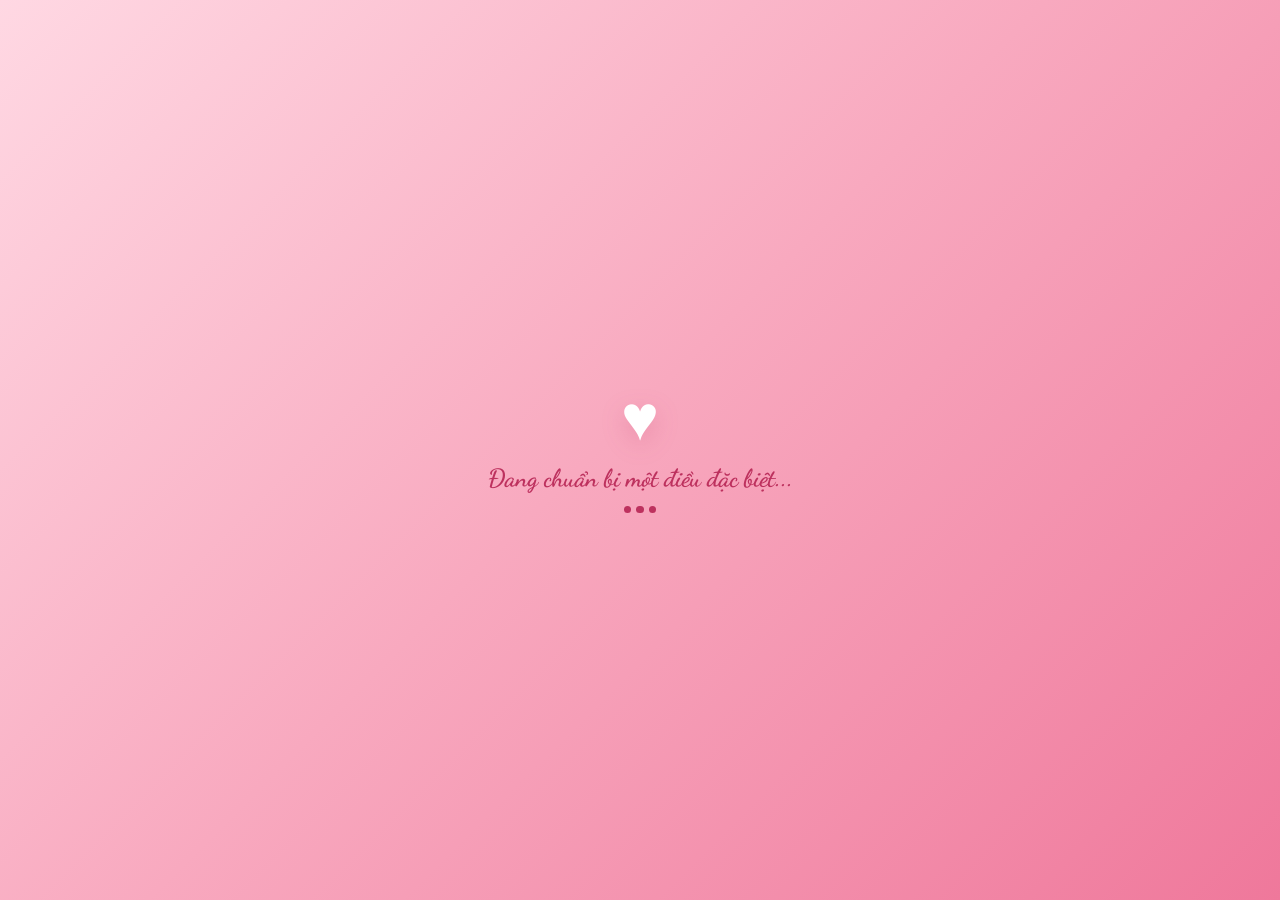
==== index.html @ 469d245f "u" ====
<!DOCTYPE html>
<html lang="vi">
<head>
  <meta charset="UTF-8">
  <meta name="viewport" content="width=device-width, initial-scale=1.0">
  <title>Một lời muốn nói</title>
  <link rel="stylesheet" href="style.css">
</head>
<body class="is-loading">
  <section class="loading-screen" id="loadingScreen" aria-label="Đang tải trang">
    <div class="loading-heart" aria-hidden="true">♥</div>
    <p>Đang chuẩn bị một điều đặc biệt...</p>
    <div class="loading-dots" aria-hidden="true"><span></span><span></span><span></span></div>
  </section>

  <main class="love-card" aria-live="polite">
    <div class="sparkle sparkle-one">✦</div>
    <div class="sparkle sparkle-two">✦</div>
    <p class="eyebrow">Gửi em, người đặc biệt nhất</p>
    <div class="heart-icon" aria-hidden="true">♥</div>
    <h1>Anh thực sự rất trân trọng mối quan hệ này.<br>Cho anh cơ hội được yêu em nhé</h1>

    <div class="actions" id="actions">
      <button class="button button-yes" id="yesButton" type="button">Dạaaa.</button>
      <button class="button button-no" id="noButton" type="button">Khồnggg.</button>
    </div>

    <p class="answer" id="answer" role="status"></p>
  </main>

  <div class="hearts" id="hearts" aria-hidden="true"></div>
  <script src="script.js"></script>
</body>
</html>
---- style.css ----
@import url('https://fonts.googleapis.com/css2?family=Dancing+Script:wght@600;700&family=Nunito:wght@400;500;700;800&display=swap');

:root {
  --pink: #ef5d83;
  --deep-pink: #bd315e;
  --soft-pink: #fff0f4;
  --ink: #542b3b;
  --white: #fffafc;
}

* {
  box-sizing: border-box;
}

body {
  min-height: 100vh;
  margin: 0;
  display: grid;
  place-items: center;
  overflow: hidden;
  color: var(--ink);
  font-family: 'Nunito', sans-serif;
  background:
    radial-gradient(circle at 18% 20%, rgba(255, 255, 255, 0.9) 0 5%, transparent 22%),
    radial-gradient(circle at 83% 80%, rgba(255, 205, 218, 0.85) 0 4%, transparent 25%),
    linear-gradient(135deg, #ffd8e3 0%, #f8a9bf 48%, #ef789b 100%);
}

body::before,
body::after {
  position: fixed;
  z-index: -1;
  content: '';
  border: 1px solid rgba(255, 255, 255, 0.55);
  border-radius: 50%;
}

body::before {
  width: 38vw;
  height: 38vw;
  top: -16vw;
  right: -9vw;
}

body::after {
  width: 27vw;
  height: 27vw;
  bottom: -13vw;
  left: -8vw;
}

.loading-screen {
  position: fixed;
  inset: 0;
  z-index: 10;
  display: grid;
  place-content: center;
  justify-items: center;
  gap: 0.8rem;
  color: var(--deep-pink);
  background: linear-gradient(135deg, #ffd8e3 0%, #f8a9bf 48%, #ef789b 100%);
  transition: opacity 0.7s ease, visibility 0.7s ease;
}

.is-ready .loading-screen {
  opacity: 0;
  visibility: hidden;
  pointer-events: none;
}

.loading-heart {
  color: white;
  font-size: 4rem;
  line-height: 1;
  filter: drop-shadow(0 8px 12px rgba(189, 49, 94, 0.2));
  animation: loading-pulse 1s ease-in-out infinite;
}

.loading-screen p {
  margin: 0;
  font-family: 'Dancing Script', cursive;
  font-size: 1.55rem;
  font-weight: 700;
}

.loading-dots {
  display: flex;
  gap: 0.35rem;
}

.loading-dots span {
  width: 0.45rem;
  height: 0.45rem;
  background: var(--deep-pink);
  border-radius: 50%;
  animation: loading-dot 1.1s ease-in-out infinite;
}

.loading-dots span:nth-child(2) {
  animation-delay: 0.15s;
}

.loading-dots span:nth-child(3) {
  animation-delay: 0.3s;
}

.love-card {
  position: relative;
  width: min(90vw, 650px);
  padding: clamp(2.5rem, 7vw, 5.5rem) clamp(1.5rem, 7vw, 5rem);
  overflow: hidden;
  text-align: center;
  background: rgba(255, 250, 252, 0.88);
  border: 1px solid rgba(255, 255, 255, 0.8);
  border-radius: 24px;
  box-shadow: 0 24px 70px rgba(142, 44, 75, 0.2);
  opacity: 0;
  visibility: hidden;
  transform: translateY(18px) scale(0.97);
}

.is-ready .love-card {
  visibility: visible;
  animation: card-in 0.8s ease-out both;
}

.eyebrow {
  margin: 0 0 1.2rem;
  color: var(--pink);
  font-size: 0.75rem;
  font-weight: 700;
  letter-spacing: 0.12em;
  text-transform: uppercase;
}

.heart-icon {
  display: grid;
  width: 4.4rem;
  height: 4.4rem;
  margin: 0 auto 1.5rem;
  place-items: center;
  color: white;
  font-size: 2rem;
  background: var(--pink);
  border-radius: 50% 50% 50% 12%;
  box-shadow: 0 10px 22px rgba(239, 93, 131, 0.35);
  transform: rotate(-45deg);
  animation: heartbeat 1.8s ease-in-out infinite;
}

.heart-icon::first-letter {
  transform: rotate(45deg);
}

h1 {
  max-width: 500px;
  margin: 0 auto;
  color: var(--ink);
  font-family: 'Dancing Script', cursive;
  font-size: clamp(1.55rem, 4vw, 2.35rem);
  line-height: 1.35;
  text-wrap: balance;
}

.actions {
  display: flex;
  flex-wrap: wrap;
  justify-content: center;
  gap: 0.9rem;
  margin-top: 2.3rem;
}

.button {
  min-width: 148px;
  padding: 0.9rem 1.3rem;
  border: 0;
  border-radius: 999px;
  font: inherit;
  font-weight: 700;
  cursor: pointer;
  transition: transform 0.2s ease, box-shadow 0.2s ease, background 0.2s ease;
}

.button:hover,
.button:focus-visible {
  transform: translateY(-3px);
  outline: none;
}

.button-yes {
  color: white;
  background: var(--pink);
  box-shadow: 0 8px 18px rgba(239, 93, 131, 0.28);
}

.button-yes:hover,
.button-yes:focus-visible {
  background: var(--deep-pink);
  box-shadow: 0 12px 24px rgba(189, 49, 94, 0.3);
}

.button-no {
  color: var(--deep-pink);
  background: #ffe0e9;
}

.button-no:hover,
.button-no:focus-visible {
  background: #ffd0dc;
}

.answer {
  max-width: 480px;
  min-height: 1.5em;
  margin: 1.8rem auto 0;
  color: var(--deep-pink);
  font-family: 'Dancing Script', cursive;
  font-size: clamp(1.15rem, 3vw, 1.5rem);
  line-height: 1.5;
}

.success-card {
  padding-top: clamp(3rem, 8vw, 5.5rem);
  padding-bottom: clamp(3rem, 8vw, 5.5rem);
}

.success-card h1 {
  max-width: 520px;
  font-size: clamp(2rem, 5vw, 3.1rem);
}

.success-message {
  max-width: 430px;
  margin: 1rem auto 0;
  color: var(--deep-pink);
  font-family: 'Dancing Script', cursive;
  font-size: clamp(1.4rem, 3.5vw, 1.9rem);
  font-weight: 700;
  line-height: 1.4;
}

.success-hearts {
  margin-top: 1.8rem;
  color: var(--pink);
  font-size: 1.1rem;
  letter-spacing: 0.2em;
  animation: twinkle 2.4s ease-in-out infinite;
}

.sparkle {
  position: absolute;
  color: #f3a3b9;
  font-size: 1.5rem;
  animation: twinkle 2.4s ease-in-out infinite;
}

.sparkle-one {
  top: 16%;
  left: 10%;
}

.sparkle-two {
  right: 11%;
  bottom: 16%;
  animation-delay: 0.8s;
}

.hearts {
  position: fixed;
  inset: 0;
  z-index: -1;
  overflow: hidden;
  pointer-events: none;
}

.floating-heart {
  position: absolute;
  bottom: -2rem;
  color: rgba(255, 255, 255, 0.7);
  font-size: var(--size);
  animation: float-up var(--duration) linear forwards;
}

@keyframes card-in {
  from { opacity: 0; transform: translateY(18px) scale(0.97); }
  to { opacity: 1; transform: translateY(0) scale(1); }
}

@keyframes loading-pulse {
  0%, 100% { transform: scale(0.92); }
  50% { transform: scale(1.08); }
}

@keyframes loading-dot {
  0%, 100% { opacity: 0.35; transform: translateY(0); }
  50% { opacity: 1; transform: translateY(-4px); }
}

@keyframes heartbeat {
  0%, 100% { transform: rotate(-45deg) scale(1); }
  10% { transform: rotate(-45deg) scale(1.08); }
  20% { transform: rotate(-45deg) scale(1); }
}

@keyframes twinkle {
  0%, 100% { opacity: 0.35; transform: scale(0.8) rotate(0); }
  50% { opacity: 1; transform: scale(1.15) rotate(12deg); }
}

@keyframes float-up {
  0% { opacity: 0; transform: translateY(0) rotate(0deg) scale(0.7); }
  12% { opacity: 0.8; }
  100% { opacity: 0; transform: translateY(-115vh) rotate(35deg) scale(1.2); }
}

@media (max-width: 480px) {
  .love-card {
    padding: 2.8rem 1.25rem;
    border-radius: 20px;
  }

  .button {
    width: 100%;
  }
}
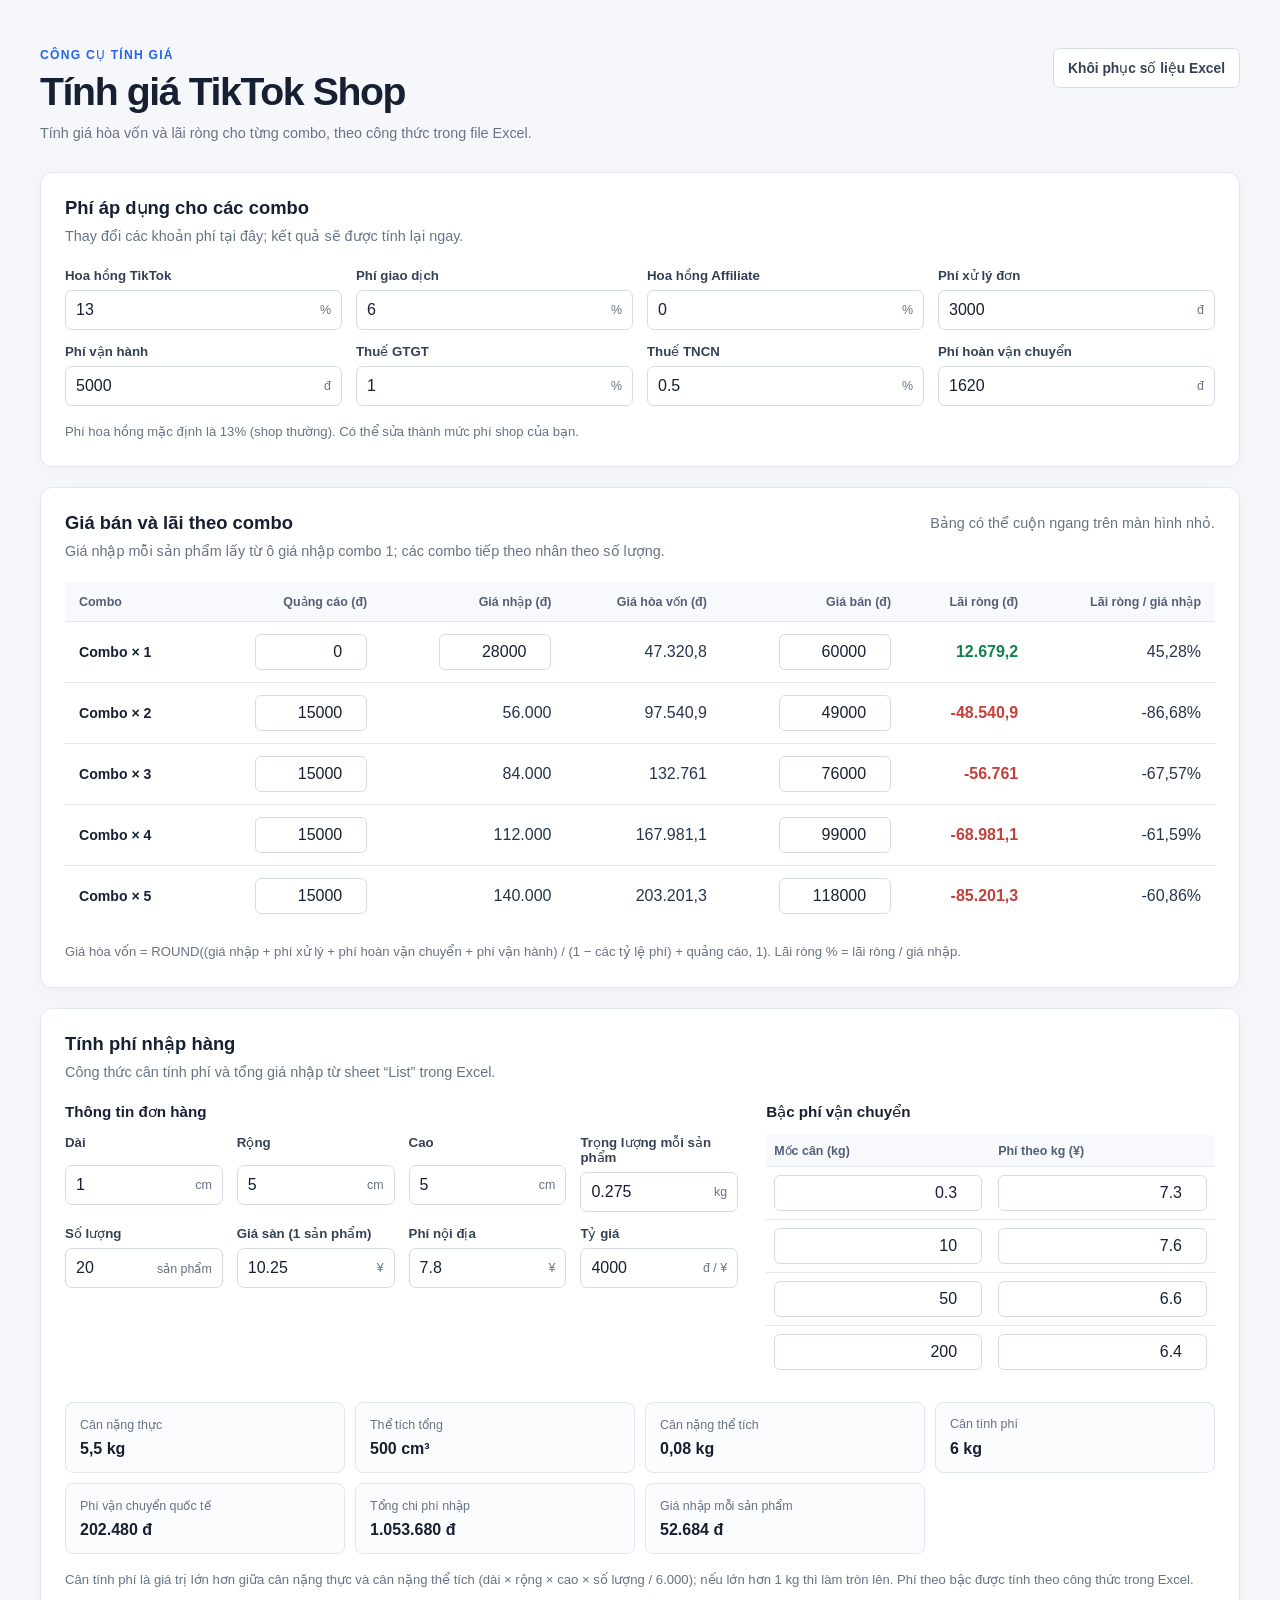
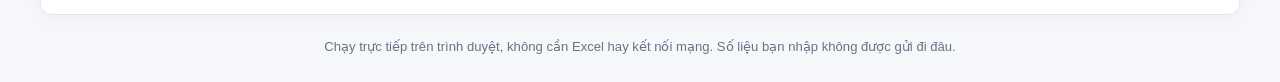
==== commit 89d7303c: "Add offline TikTok pricing calculator Replace the previous landing page with an offline calculator b" ====
--- a/index.html
+++ b/index.html
@@ -3,32 +3,93 @@
 <head>
   <meta charset="UTF-8">
   <meta name="viewport" content="width=device-width, initial-scale=1.0">
-  <title>Một lời muốn nói</title>
-  <link rel="stylesheet" href="style.css">
+  <meta name="theme-color" content="#f5f7fb">
+  <title>Tính giá TikTok Shop</title>
+  <link rel="stylesheet" href="calculator.css">
+  <script src="calculator.js" defer></script>
 </head>
-<body class="is-loading">
-  <section class="loading-screen" id="loadingScreen" aria-label="Đang tải trang">
-    <div class="loading-heart" aria-hidden="true">♥</div>
-    <p>Đang chuẩn bị một điều đặc biệt...</p>
-    <div class="loading-dots" aria-hidden="true"><span></span><span></span><span></span></div>
-  </section>
+<body>
+  <main class="page">
+    <header class="page-header">
+      <div>
+        <p class="eyebrow">CÔNG CỤ TÍNH GIÁ</p>
+        <h1>Tính giá TikTok Shop</h1>
+        <p class="intro">Tính giá hòa vốn và lãi ròng cho từng combo, theo công thức trong file Excel.</p>
+      </div>
+      <button class="button button-secondary" id="resetButton" type="button">Khôi phục số liệu Excel</button>
+    </header>
 
-  <main class="love-card" aria-live="polite">
-    <div class="sparkle sparkle-one">✦</div>
-    <div class="sparkle sparkle-two">✦</div>
-    <p class="eyebrow">Gửi em, người đặc biệt nhất</p>
-    <div class="heart-icon" aria-hidden="true">♥</div>
-    <h1>Anh thực sự rất trân trọng mối quan hệ này.<br>Cho anh cơ hội được yêu em nhé</h1>
+    <section class="card" aria-labelledby="feesTitle">
+      <div class="section-heading">
+        <div>
+          <h2 id="feesTitle">Phí áp dụng cho các combo</h2>
+          <p>Thay đổi các khoản phí tại đây; kết quả sẽ được tính lại ngay.</p>
+        </div>
+      </div>
+      <div class="settings-grid" id="settings"></div>
+      <p class="formula-note">Phí hoa hồng mặc định là 13% (shop thường). Có thể sửa thành mức phí shop của bạn.</p>
+    </section>
 
-    <div class="actions" id="actions">
-      <button class="button button-yes" id="yesButton" type="button">Dạaaa.</button>
-      <button class="button button-no" id="noButton" type="button">Khồnggg.</button>
-    </div>
+    <section class="card" aria-labelledby="pricingTitle">
+      <div class="section-heading">
+        <div>
+          <h2 id="pricingTitle">Giá bán và lãi theo combo</h2>
+          <p>Giá nhập mỗi sản phẩm lấy từ ô giá nhập combo 1; các combo tiếp theo nhân theo số lượng.</p>
+        </div>
+        <p class="table-hint">Bảng có thể cuộn ngang trên màn hình nhỏ.</p>
+      </div>
+      <div class="table-wrap">
+        <table class="pricing-table">
+          <thead>
+            <tr>
+              <th scope="col">Combo</th>
+              <th scope="col">Quảng cáo (đ)</th>
+              <th scope="col">Giá nhập (đ)</th>
+              <th scope="col">Giá hòa vốn (đ)</th>
+              <th scope="col">Giá bán (đ)</th>
+              <th scope="col">Lãi ròng (đ)</th>
+              <th scope="col">Lãi ròng / giá nhập</th>
+            </tr>
+          </thead>
+          <tbody id="products"></tbody>
+        </table>
+      </div>
+      <p class="formula-note">Giá hòa vốn = ROUND((giá nhập + phí xử lý + phí hoàn vận chuyển + phí vận hành) / (1 − các tỷ lệ phí) + quảng cáo, 1). Lãi ròng % = lãi ròng / giá nhập.</p>
+      <p class="status-message" id="pricingStatus" role="status" aria-live="polite"></p>
+    </section>
 
-    <p class="answer" id="answer" role="status"></p>
+    <section class="card" aria-labelledby="shippingTitle">
+      <div class="section-heading">
+        <div>
+          <h2 id="shippingTitle">Tính phí nhập hàng</h2>
+          <p>Công thức cân tính phí và tổng giá nhập từ sheet “List” trong Excel.</p>
+        </div>
+      </div>
+
+      <div class="shipping-layout">
+        <div>
+          <h3>Thông tin đơn hàng</h3>
+          <div class="settings-grid shipping-inputs" id="shippingInputs"></div>
+        </div>
+        <div>
+          <h3>Bậc phí vận chuyển</h3>
+          <div class="table-wrap">
+            <table class="tier-table">
+              <thead>
+                <tr><th scope="col">Mốc cân (kg)</th><th scope="col">Phí theo kg (¥)</th></tr>
+              </thead>
+              <tbody id="shippingTiers"></tbody>
+            </table>
+          </div>
+        </div>
+      </div>
+
+      <div class="results-grid" id="shippingResults" aria-live="polite"></div>
+      <p class="formula-note">Cân tính phí là giá trị lớn hơn giữa cân nặng thực và cân nặng thể tích (dài × rộng × cao × số lượng / 6.000); nếu lớn hơn 1 kg thì làm tròn lên. Phí theo bậc được tính theo công thức trong Excel.</p>
+      <p class="status-message" id="shippingStatus" role="status" aria-live="polite"></p>
+    </section>
+
+    <footer>Chạy trực tiếp trên trình duyệt, không cần Excel hay kết nối mạng. Số liệu bạn nhập không được gửi đi đâu.</footer>
   </main>
-
-  <div class="hearts" id="hearts" aria-hidden="true"></div>
-  <script src="script.js"></script>
 </body>
 </html>
--- a/calculator.css
+++ b/calculator.css
@@ -0,0 +1,373 @@
+:root {
+  color-scheme: light;
+  font-family: "Segoe UI", Arial, sans-serif;
+  color: #172033;
+  background: #f5f7fb;
+  font-synthesis: none;
+  text-rendering: optimizeLegibility;
+  --muted: #687386;
+  --line: #e2e7ef;
+  --blue: #2563eb;
+  --green: #14804a;
+  --red: #c2413b;
+}
+
+* {
+  box-sizing: border-box;
+}
+
+body {
+  min-width: 320px;
+  min-height: 100vh;
+  margin: 0;
+}
+
+button,
+input {
+  font: inherit;
+}
+
+.page {
+  width: min(1200px, calc(100% - 40px));
+  margin: 0 auto;
+  padding: 48px 0 28px;
+}
+
+.page-header,
+.section-heading {
+  display: flex;
+  align-items: flex-start;
+  justify-content: space-between;
+  gap: 20px;
+}
+
+.page-header {
+  margin-bottom: 28px;
+}
+
+.eyebrow {
+  margin: 0 0 8px;
+  color: var(--blue);
+  font-size: 0.76rem;
+  font-weight: 750;
+  letter-spacing: 0.1em;
+}
+
+h1,
+h2,
+h3,
+p {
+  margin-top: 0;
+}
+
+h1 {
+  margin-bottom: 8px;
+  font-size: clamp(1.8rem, 4vw, 2.45rem);
+  letter-spacing: -0.035em;
+}
+
+h2 {
+  margin-bottom: 6px;
+  font-size: 1.15rem;
+}
+
+h3 {
+  margin: 0 0 14px;
+  font-size: 0.95rem;
+}
+
+.intro,
+.section-heading p,
+.formula-note,
+.table-hint {
+  color: var(--muted);
+  font-size: 0.9rem;
+  line-height: 1.55;
+}
+
+.intro {
+  max-width: 700px;
+  margin-bottom: 0;
+}
+
+.card {
+  margin-bottom: 20px;
+  padding: 24px;
+  background: #fff;
+  border: 1px solid var(--line);
+  border-radius: 12px;
+  box-shadow: 0 4px 16px rgba(27, 39, 62, 0.035);
+}
+
+.section-heading {
+  margin-bottom: 20px;
+}
+
+.section-heading p {
+  margin-bottom: 0;
+}
+
+.settings-grid {
+  display: grid;
+  grid-template-columns: repeat(4, minmax(0, 1fr));
+  gap: 14px;
+}
+
+.field {
+  display: grid;
+  gap: 7px;
+  min-width: 0;
+}
+
+.field-label {
+  color: #344054;
+  font-size: 0.83rem;
+  font-weight: 600;
+}
+
+.input-wrap {
+  display: flex;
+  align-items: center;
+  min-width: 0;
+  height: 40px;
+  border: 1px solid #d5dce7;
+  border-radius: 7px;
+  background: #fff;
+}
+
+.input-wrap:focus-within,
+.table-input:focus {
+  border-color: var(--blue);
+  outline: 3px solid rgba(37, 99, 235, 0.12);
+}
+
+.input-wrap input {
+  width: 100%;
+  min-width: 0;
+  height: 100%;
+  padding: 0 10px;
+  color: #172033;
+  border: 0;
+  outline: 0;
+  background: transparent;
+}
+
+.unit {
+  flex: 0 0 auto;
+  padding: 0 10px 0 4px;
+  color: var(--muted);
+  font-size: 0.78rem;
+}
+
+.formula-note {
+  margin: 16px 0 0;
+  font-size: 0.82rem;
+}
+
+.table-hint {
+  flex: 0 0 auto;
+  margin: 0;
+}
+
+.table-wrap {
+  overflow-x: auto;
+}
+
+table {
+  width: 100%;
+  border-collapse: collapse;
+  white-space: nowrap;
+}
+
+th,
+td {
+  padding: 12px 14px;
+  border-bottom: 1px solid var(--line);
+  text-align: right;
+}
+
+thead th {
+  color: #536074;
+  background: #f8f9fc;
+  font-size: 0.78rem;
+  font-weight: 700;
+}
+
+th:first-child,
+td:first-child {
+  text-align: left;
+}
+
+tbody th {
+  font-size: 0.88rem;
+  font-weight: 650;
+}
+
+tbody tr:last-child th,
+tbody tr:last-child td {
+  border-bottom: 0;
+}
+
+.table-input {
+  width: 112px;
+  min-height: 36px;
+  padding: 6px 9px;
+  color: #172033;
+  text-align: right;
+  border: 1px solid #d5dce7;
+  border-radius: 6px;
+  background: #fff;
+}
+
+.result-cell,
+.calculated-value {
+  color: #26354d;
+  font-variant-numeric: tabular-nums;
+}
+
+.result-cell[data-profit] {
+  color: var(--green);
+  font-weight: 700;
+}
+
+.result-cell.is-loss {
+  color: var(--red);
+}
+
+.status-message {
+  min-height: 0;
+  margin: 0;
+  color: var(--red);
+  font-size: 0.87rem;
+}
+
+.status-message.is-error {
+  margin-top: 12px;
+}
+
+.shipping-layout {
+  display: grid;
+  grid-template-columns: minmax(0, 1.5fr) minmax(260px, 1fr);
+  gap: 28px;
+}
+
+.shipping-inputs {
+  grid-template-columns: repeat(4, minmax(0, 1fr));
+}
+
+.tier-table th,
+.tier-table td {
+  padding: 8px;
+}
+
+.tier-table th {
+  text-align: left;
+}
+
+.tier-table .table-input {
+  width: 100%;
+}
+
+.results-grid {
+  display: grid;
+  grid-template-columns: repeat(4, minmax(0, 1fr));
+  gap: 10px;
+  margin-top: 24px;
+}
+
+.result-card {
+  display: grid;
+  gap: 8px;
+  min-width: 0;
+  padding: 14px;
+  border: 1px solid var(--line);
+  border-radius: 8px;
+  background: #fbfcfe;
+}
+
+.result-card span {
+  color: var(--muted);
+  font-size: 0.78rem;
+}
+
+.result-card strong {
+  overflow-wrap: anywhere;
+  font-size: 1rem;
+  font-variant-numeric: tabular-nums;
+}
+
+.button {
+  flex: 0 0 auto;
+  min-height: 40px;
+  padding: 0 14px;
+  color: #344054;
+  font-size: 0.86rem;
+  font-weight: 650;
+  border: 1px solid #d5dce7;
+  border-radius: 7px;
+  background: #fff;
+  cursor: pointer;
+}
+
+.button:hover {
+  border-color: #aab5c5;
+  background: #f9fafb;
+}
+
+input:focus-visible,
+button:focus-visible {
+  outline: 3px solid rgba(37, 99, 235, 0.2);
+  outline-offset: 2px;
+}
+
+footer {
+  padding: 4px 0 0;
+  color: var(--muted);
+  font-size: 0.82rem;
+  text-align: center;
+}
+
+@media (max-width: 850px) {
+  .settings-grid,
+  .shipping-inputs {
+    grid-template-columns: repeat(2, minmax(0, 1fr));
+  }
+
+  .shipping-layout {
+    grid-template-columns: 1fr;
+  }
+
+  .results-grid {
+    grid-template-columns: repeat(2, minmax(0, 1fr));
+  }
+}
+
+@media (max-width: 560px) {
+  .page {
+    width: min(100% - 24px, 1200px);
+    padding-top: 28px;
+  }
+
+  .page-header {
+    display: grid;
+    gap: 16px;
+  }
+
+  .card {
+    padding: 18px 14px;
+  }
+
+  .section-heading {
+    display: grid;
+    gap: 8px;
+  }
+
+  .table-hint {
+    text-align: left;
+  }
+
+  .settings-grid,
+  .shipping-inputs {
+    gap: 12px 9px;
+  }
+}
